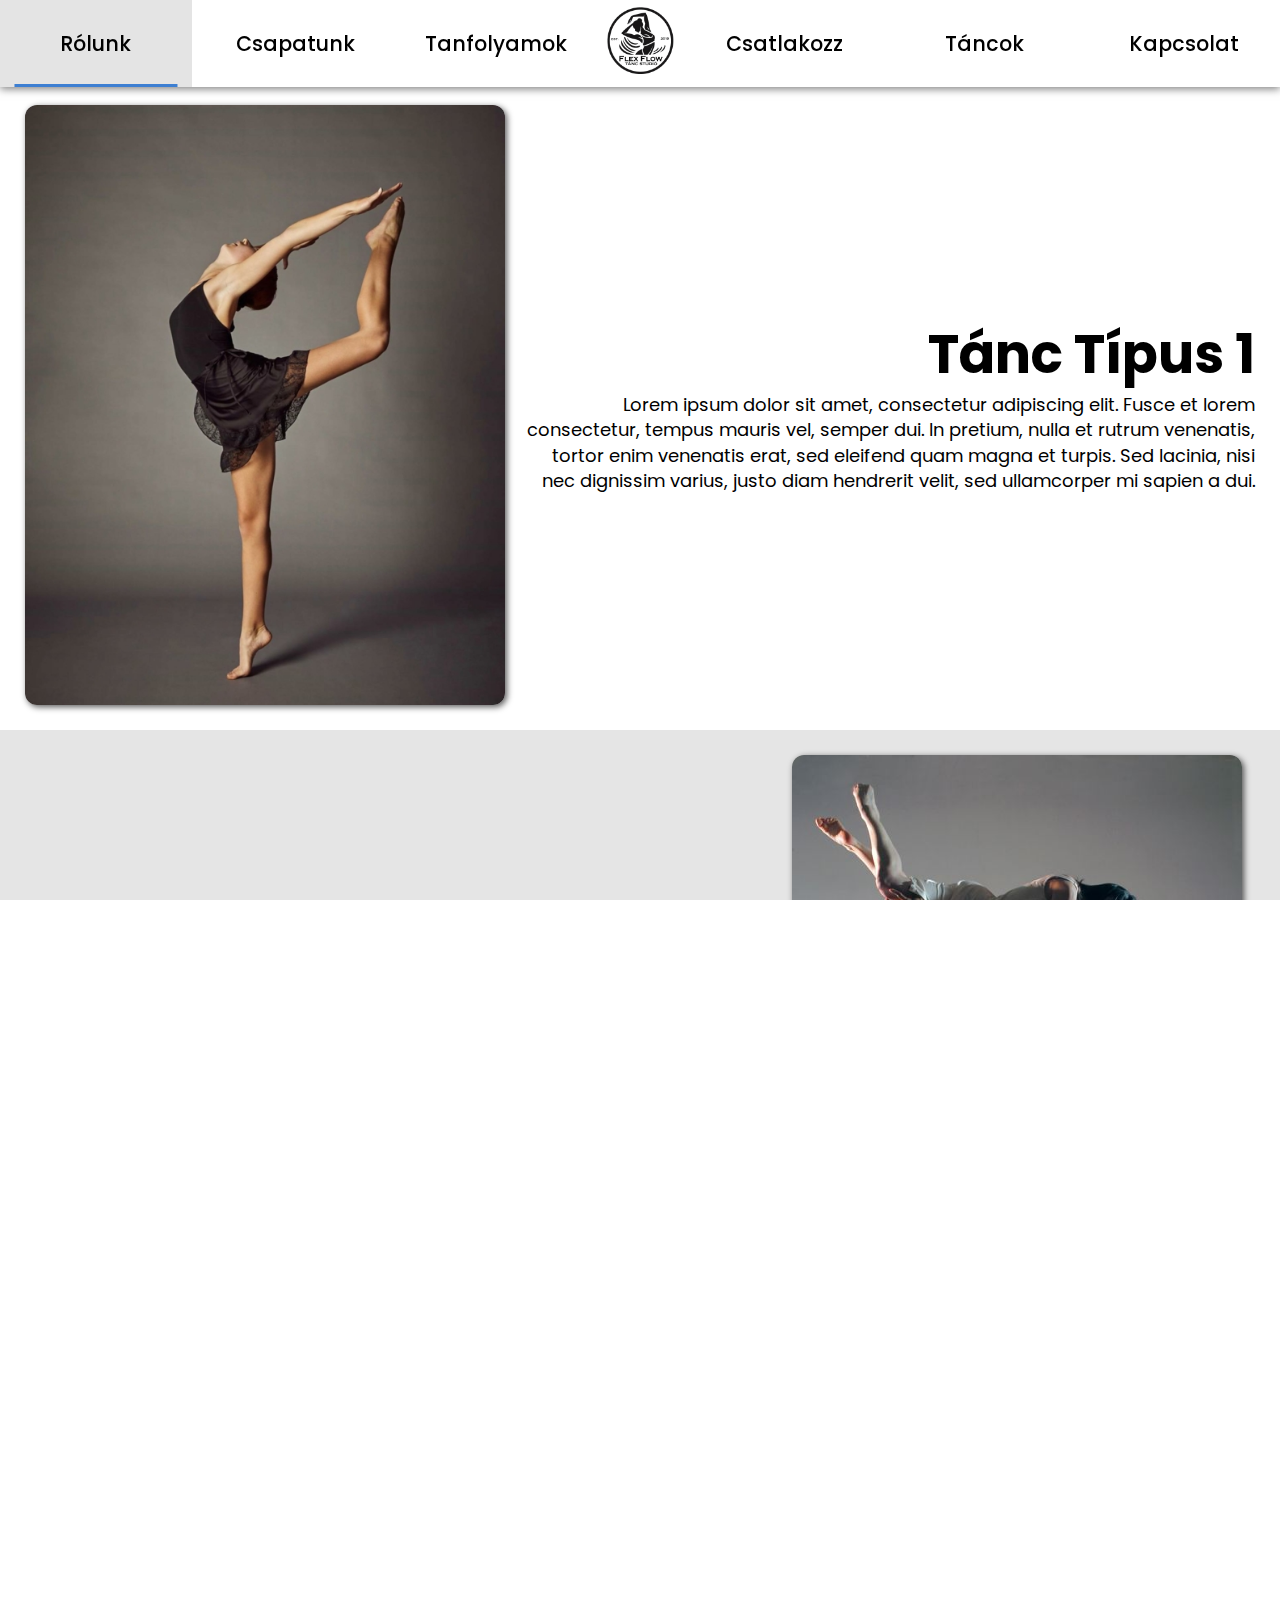
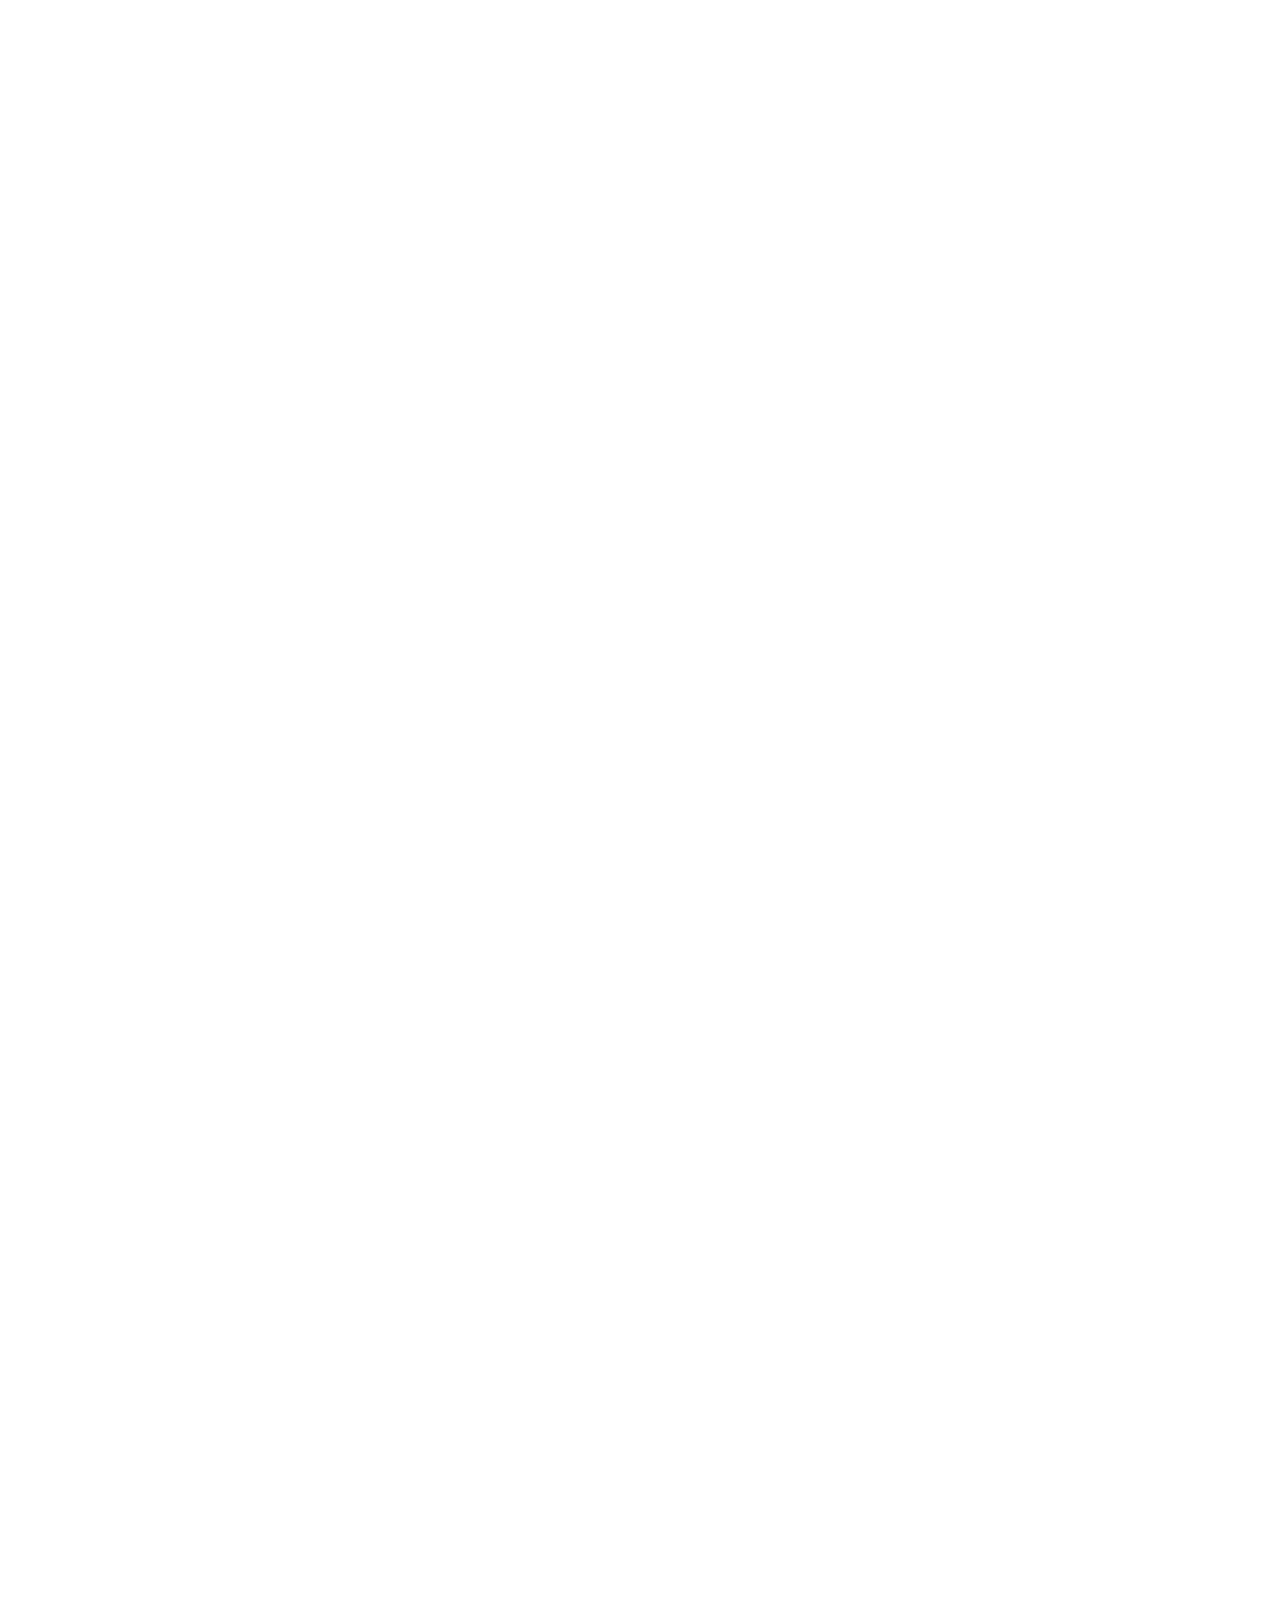
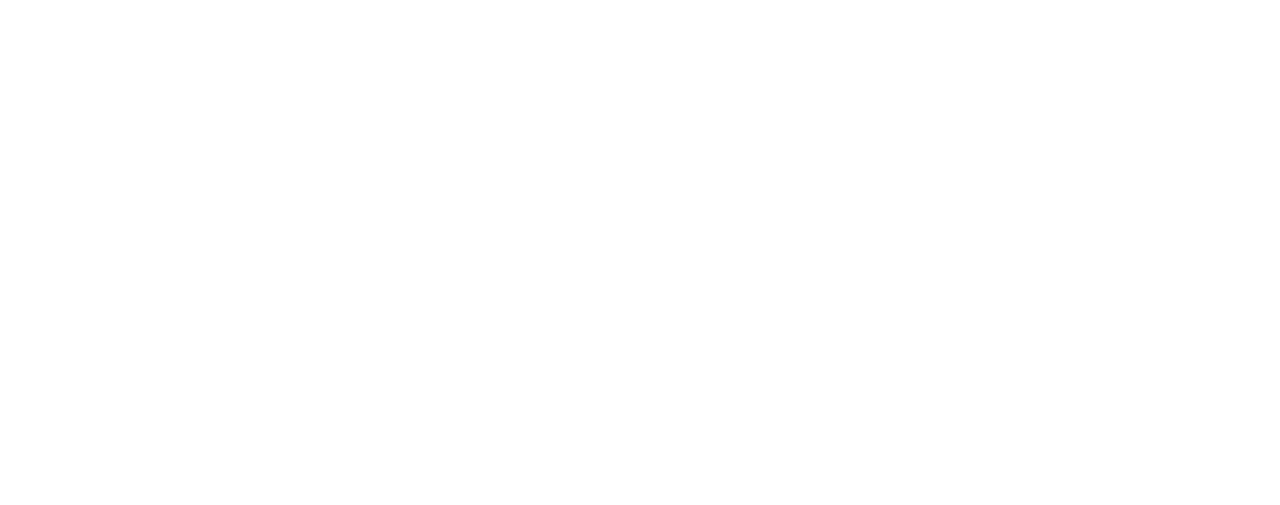
==== tancok.html @ 2c36f3f9 "[+] Táncok page" ====
<!DOCTYPE html>
<html lang="hu">
  <head>
    <meta charset="UTF-8" />
    <meta name="viewport" content="width=device-width, initial-scale=1.0" />
    <link rel="stylesheet" href="style/reset.css" />
    <link rel="stylesheet" href="style/main.css" />

    <link
      rel="stylesheet"
      href="https://cdn.jsdelivr.net/npm/bootstrap-icons@1.11.3/font/bootstrap-icons.min.css"
    />

    <link rel="icon" type="image/x-icon" href="img/flexflow-light.png" />

    <title>FlexFlow | Táncok</title>
  </head>
  <body>
    <head>
      <nav class="navbar" id="navbar" data-show="false">
        <div class="items start">
          <a
            onclick="toggleNavbar(false)"
            href="index.html#rolunk"
            class="btn nav-item"
          >
            <p>Rólunk</p>
          </a>
          <a
            onclick="toggleNavbar(false)"
            href="index.html#csapatunk"
            class="btn nav-item"
          >
            <p>Csapatunk</p>
          </a>
          <a
            onclick="toggleNavbar(false)"
            href="index.html#tanfolyamok"
            class="btn nav-item"
          >
            <p>Tanfolyamok</p>
          </a>
        </div>

        <div class="center">
          <button class="toggler" onclick="toggleNavbar()">
            <i class="bi bi-list"></i>
          </button>

          <div class="brand">
            <a onclick="toggleNavbar(false)" href="index.html">
              <img src="img/flexflow.jpg" alt="Brand" title="flexflow" />
            </a>
          </div>
        </div>

        <div class="items end">
          <a
            onclick="toggleNavbar(false)"
            href="index.html#csatlakozz"
            class="btn nav-item"
          >
            <p>Csatlakozz</p>
          </a>
          <a onclick="toggleNavbar(false)" class="btn nav-item">
            <p>Táncok</p>
          </a>
          <a
            onclick="toggleNavbar(false)"
            href="index.html#kapcsolat"
            class="btn nav-item"
          >
            <p>Kapcsolat</p>
          </a>
        </div>
      </nav>
    </head>

    <main>
      <section class="section" id="tancok">
        <div class="tanc">
          <div class="image">
            <img src="img/tancok/1.jpg" alt="Tánc" />
          </div>
          <div class="text">
            <h1>Tánc Típus 1</h1>
            <p>
              Lorem ipsum dolor sit amet, consectetur adipiscing elit. Fusce et
              lorem consectetur, tempus mauris vel, semper dui. In pretium,
              nulla et rutrum venenatis, tortor enim venenatis erat, sed
              eleifend quam magna et turpis. Sed lacinia, nisi nec dignissim
              varius, justo diam hendrerit velit, sed ullamcorper mi sapien a
              dui.
            </p>
          </div>
        </div>

        <div class="tanc">
          <div class="text">
            <h1>Tánc Típus 2</h1>
            <p>
              Lorem ipsum dolor sit amet, consectetur adipiscing elit. Fusce et
              lorem consectetur, tempus mauris vel, semper dui. In pretium,
              nulla et rutrum venenatis, tortor enim venenatis erat, sed
              eleifend quam magna et turpis. Sed lacinia, nisi nec dignissim
              varius, justo diam hendrerit velit, sed ullamcorper mi sapien a
              dui.
            </p>
          </div>
          <div class="image">
            <img src="img/tancok/2.jpg" alt="Tánc" />
          </div>
        </div>

        <div class="tanc">
          <div class="image">
            <img src="img/tancok/3.jpg" alt="Tánc" />
          </div>
          <div class="text">
            <h1>Tánc Típus 3</h1>
            <p>
              Lorem ipsum dolor sit amet, consectetur adipiscing elit. Fusce et
              lorem consectetur, tempus mauris vel, semper dui. In pretium,
              nulla et rutrum venenatis, tortor enim venenatis erat, sed
              eleifend quam magna et turpis. Sed lacinia, nisi nec dignissim
              varius, justo diam hendrerit velit, sed ullamcorper mi sapien a
              dui.
            </p>
          </div>
        </div>

        <div class="tanc">
          <div class="text">
            <h1>Tánc Típus 4</h1>
            <p>
              Lorem ipsum dolor sit amet, consectetur adipiscing elit. Fusce et
              lorem consectetur, tempus mauris vel, semper dui. In pretium,
              nulla et rutrum venenatis, tortor enim venenatis erat, sed
              eleifend quam magna et turpis. Sed lacinia, nisi nec dignissim
              varius, justo diam hendrerit velit, sed ullamcorper mi sapien a
              dui.
            </p>
          </div>
          <div class="image">
            <img src="img/tancok/4.jpg" alt="Tánc" />
          </div>
        </div>

        <div class="tanc">
          <div class="image">
            <img src="img/tancok/5.jpg" alt="Tánc" />
          </div>
          <div class="text">
            <h1>Tánc Típus 5</h1>
            <p>
              Lorem ipsum dolor sit amet, consectetur adipiscing elit. Fusce et
              lorem consectetur, tempus mauris vel, semper dui. In pretium,
              nulla et rutrum venenatis, tortor enim venenatis erat, sed
              eleifend quam magna et turpis. Sed lacinia, nisi nec dignissim
              varius, justo diam hendrerit velit, sed ullamcorper mi sapien a
              dui.
            </p>
          </div>
        </div>
      </section>
    </main>

    <footer>
      <div class="copyright">
        <h3>FlexFlow Táncstúdió Kecskemét</h3>
        <small>© 2024 FlexFlow Táncstúdió</small>
      </div>

      <img src="img/flexflow-light.png" alt="Logó" />
    </footer>

    <script src="index.js"></script>
  </body>
</html>
---- style/main.css ----
@import url("https://fonts.googleapis.com/css2?family=Poppins:ital,wght@0,100;0,200;0,300;0,400;0,500;0,600;0,700;0,800;0,900;1,100;1,200;1,300;1,400;1,500;1,600;1,700;1,800;1,900&display=swap");
:root {
  --color-text: #ffffff;
  --color-dark: #1b263b;
  --color-primary: #295180;
  --color-secondary: #abceff;
  --color-accent: #3d7fd2;
  --color-bg: #2b3547;
}

* {
  font-family: "Poppins", system-ui, -apple-system, BlinkMacSystemFont, "Segoe UI", Roboto, Oxygen, Ubuntu, Cantarell, "Open Sans", "Helvetica Neue", sans-serif;
  font-size: 18px;
  line-height: 1.4;
  transition: all 0.2s ease;
  user-select: none;
}

html,
body {
  width: 100vw;
  height: 100dvh;
  overflow-x: hidden;
  scroll-behavior: smooth;
}

h1 {
  font-size: 2.986rem;
}

h2 {
  font-size: 2.488rem;
}

h3 {
  font-size: 2.074rem;
}

h4 {
  font-size: 1.728rem;
}

h5 {
  font-size: 1.44rem;
}

h6 {
  font-size: 1.2rem;
}

p {
  font-size: 1rem;
}

small {
  font-size: 0.833rem;
}

/* Navbar */
.btn {
  cursor: pointer;
  position: relative;
  display: flex;
  justify-content: center;
  align-items: center;
  margin: auto auto;
  width: 100%;
  height: 100%;
}
.btn p {
  color: #000;
  font-weight: 500;
  font-size: 1.15rem;
  width: fit-content;
}
.btn:hover {
  background: rgba(197, 197, 197, 0.4588235294);
}
.btn::after {
  display: none;
  content: "";
  position: absolute;
  bottom: 0;
  left: 50%;
  transform: translateX(-50%);
  width: 85%;
  height: 3px;
  background: var(--color-accent);
}
.btn:hover::after, .btn.active::after {
  display: block;
}

.navbar {
  z-index: 10;
  width: 100%;
  background: #fff;
  height: fit-content;
  position: fixed;
  box-shadow: 0 2px 8px 0 rgba(0, 0, 0, 0.5);
  display: grid;
  grid-template-columns: 1fr min-content 1fr;
}
.navbar .toggler {
  display: none;
}
.navbar .center {
  display: flex;
  justify-content: center;
}
.navbar .center .brand {
  margin: auto auto;
  padding: 0 8px;
}
.navbar .center .brand img {
  max-height: 4.5rem;
  cursor: pointer;
}
.navbar .center .brand:hover {
  background: rgba(197, 197, 197, 0.4588235294);
}
.navbar .items {
  display: flex;
  column-gap: 8px;
  height: 100%;
}

@media screen and (max-width: 950px) {
  .landing .title {
    width: 100% !important;
  }
  .navbar {
    grid-template-columns: repeat(3, 1fr);
  }
  .navbar .center {
    grid-column-start: 2;
  }
  .navbar .center .brand {
    margin: 0;
  }
  .navbar .center .toggler {
    grid-column-start: 2;
    display: block;
    margin: 0;
  }
  .navbar .center .toggler .bi {
    font-size: 45px;
  }
  .navbar .items {
    height: fit-content;
  }
  .navbar .items .btn {
    width: fit-content;
    padding: 5px 12px;
    margin-bottom: 5px;
  }
  .navbar .items .btn p {
    font-size: 1.4rem;
  }
  .navbar .items .btn:hover::after, .navbar .items .btn.active::after {
    display: none;
  }
  .navbar[data-show=false] .items {
    display: none;
  }
  .navbar[data-show=true] {
    grid-template-columns: 1fr;
  }
  .navbar[data-show=true] .center {
    grid-column-start: 1;
  }
  .navbar[data-show=true] .items {
    display: block;
  }
}
.landing {
  width: 100vw;
  height: 100dvh;
  background-image: url("../img/landing.jpg");
  background-position: center;
  background-repeat: no-repeat;
  background-size: cover;
  display: flex;
  align-items: center;
  justify-content: center;
}
.landing .title {
  position: relative;
  background: rgba(0, 0, 0, 0.5);
  width: fit-content;
  text-align: center;
  padding: 15px;
  color: #fff;
}

.section {
  width: clamp(280px, 100vw, 1700px);
  margin: 30px auto;
}
.section > h1 {
  background-color: rgba(0, 0, 0, 0.75);
  color: white;
  padding: 12px;
  margin: 0 auto;
  margin-bottom: 15px;
  width: fit-content;
  text-align: center;
}
.section > p {
  text-align: justify;
  max-width: clamp(280px, 95%, 1000px);
  margin: 0 auto;
  padding: 14px;
  background: rgba(0, 0, 0, 0.1);
  box-shadow: 1px 2px 5px 0 rgba(0, 0, 0, 0.25);
}

.section#csapatunk {
  background-color: rgba(0, 0, 0, 0.062745098);
  width: 100%;
  padding: 50px 0;
}
.section#csapatunk .cards {
  display: flex;
  justify-content: center;
  flex-wrap: wrap;
  gap: 18px 12px;
  width: clamp(265px, 95vw, 1700px);
  margin: 0 auto;
}
.section#csapatunk .cards .card {
  width: fit-content;
  height: fit-content;
  max-width: 500px;
  margin: auto auto;
}
.section#csapatunk .cards .card img {
  display: block;
  border-radius: 30px;
  max-height: 300px;
  margin: 0 auto 5px auto;
  box-shadow: 1px 2px 5px 0 rgba(0, 0, 0, 0.25);
}
.section#csapatunk .cards .card h3,
.section#csapatunk .cards .card p {
  text-align: center;
}

.section#tanfolyamok .cards {
  display: flex;
  justify-content: center;
  flex-wrap: wrap;
  gap: 18px 12px;
  width: clamp(265px, 95vw, 1700px);
  margin: 0 auto;
}
.section#tanfolyamok .cards .card {
  width: fit-content;
  height: fit-content;
  border-radius: 30px;
  max-width: clamp(275px, 100vw, 500px);
  background: rgba(0, 0, 0, 0.15);
  padding: 15px;
  margin: auto auto;
  box-shadow: 2px 2px 8px 0 rgba(0, 0, 0, 0.35);
}
.section#tanfolyamok .cards .card img {
  display: block;
  border-radius: 15px;
  max-height: 450px;
  max-width: 90vw;
  margin: 0 auto 5px auto;
}
.section#tanfolyamok .cards .card h3,
.section#tanfolyamok .cards .card p {
  text-align: center;
}

@media screen and (max-width: 500px) {
  .section#tanfolyamok .cards {
    width: 100%;
  }
  .section#tanfolyamok .cards .card {
    width: 100%;
    border-radius: 0;
  }
}
footer {
  background-color: rgb(40, 40, 40);
  color: #fff;
  display: flex;
  justify-content: center;
  flex-wrap: wrap-reverse;
  gap: 8px;
}
footer .copyright {
  width: fit-content;
  max-width: 90%;
  margin: auto auto;
  padding: 0 12px;
}
footer img {
  max-height: 350px;
  margin: auto auto;
}

@media screen and (max-width: 1300px) {
  footer {
    padding-bottom: 25px;
  }
  footer .copyright {
    text-align: center;
  }
}
.section#csatlakozz {
  background-color: rgba(0, 0, 0, 0.062745098);
  width: 100%;
  padding: 50px 0;
}
.section#csatlakozz .form {
  width: clamp(275px, 100vw, 500px);
  margin: auto auto;
  background: rgba(0, 0, 0, 0.05);
  box-shadow: 1px 2px 5px 0 rgba(0, 0, 0, 0.25);
  border-radius: 24px;
}
.section#csatlakozz .form form {
  padding: 12px;
  margin: auto 0;
}
.section#csatlakozz .form form input {
  width: 100%;
  border-radius: 12px;
  display: block;
  background: #fff;
  padding: 8px;
  margin-bottom: 4px;
}
.section#csatlakozz .form form input:nth-last-child(2) {
  margin-bottom: 8px;
}
.section#csatlakozz .form form input[type=submit] {
  cursor: pointer;
}
.section#csatlakozz .form form input[type=submit]:hover {
  background: rgba(255, 255, 255, 0.5019607843);
}
.section#csatlakozz .form form p {
  margin-top: 8px;
  text-align: center;
}

.section#kapcsolat .form {
  width: clamp(275px, 100vw, 600px);
  margin: auto auto;
  background: rgba(0, 0, 0, 0.1);
  box-shadow: 1px 2px 5px 0 rgba(0, 0, 0, 0.25);
  border-radius: 24px;
}
.section#kapcsolat .form form {
  padding: 12px;
  margin: auto 0;
}
.section#kapcsolat .form form input,
.section#kapcsolat .form form textarea {
  width: 100%;
  border-radius: 12px;
  display: block;
  background: #fff;
  padding: 8px;
  margin-bottom: 4px;
}
.section#kapcsolat .form form input[type=submit],
.section#kapcsolat .form form textarea[type=submit] {
  cursor: pointer;
}
.section#kapcsolat .form form input[type=submit]:hover,
.section#kapcsolat .form form textarea[type=submit]:hover {
  background: rgba(255, 255, 255, 0.5019607843);
}
.section#kapcsolat .form form textarea {
  resize: vertical;
  margin-bottom: 8px;
}
.section#kapcsolat .form form p {
  margin-top: 8px;
  text-align: center;
}

.section#tancok {
  margin: 80px auto 0 auto;
  width: 100%;
  height: fit-content;
}
.section#tancok .tanc {
  padding: 25px;
  display: flex;
  justify-content: center;
  gap: 0 15px;
}
.section#tancok .tanc .text {
  text-align: right;
  margin: auto 0;
  max-width: 60%;
}
.section#tancok .tanc .text h1 {
  color: #000;
}
.section#tancok .tanc .image {
  width: fit-content;
  display: flex;
  justify-content: center;
}
.section#tancok .tanc .image img {
  max-height: 600px;
  border-radius: 12px;
  box-shadow: 2px 2px 6px 0px rgba(0, 0, 0, 0.65);
}
.section#tancok .tanc:nth-child(even) {
  background: rgba(0, 0, 0, 0.1);
}
.section#tancok .tanc:nth-child(even) .text {
  text-align: left;
}

@media screen and (max-width: 1200px) {
  .section#tancok .tanc {
    width: 100%;
    flex-wrap: wrap;
    padding: 25px 0;
  }
  .section#tancok .tanc:nth-child(even) {
    flex-wrap: wrap-reverse;
  }
  .section#tancok .tanc:nth-child(even) .text {
    text-align: center;
    margin-bottom: 0;
  }
  .section#tancok .tanc .text {
    max-width: clamp(275px, 95%, 900px);
    text-align: center;
    margin-top: 10px;
  }
  .section#tancok .tanc .image img {
    max-height: 450px;
  }
}

/*# sourceMappingURL=main.css.map */
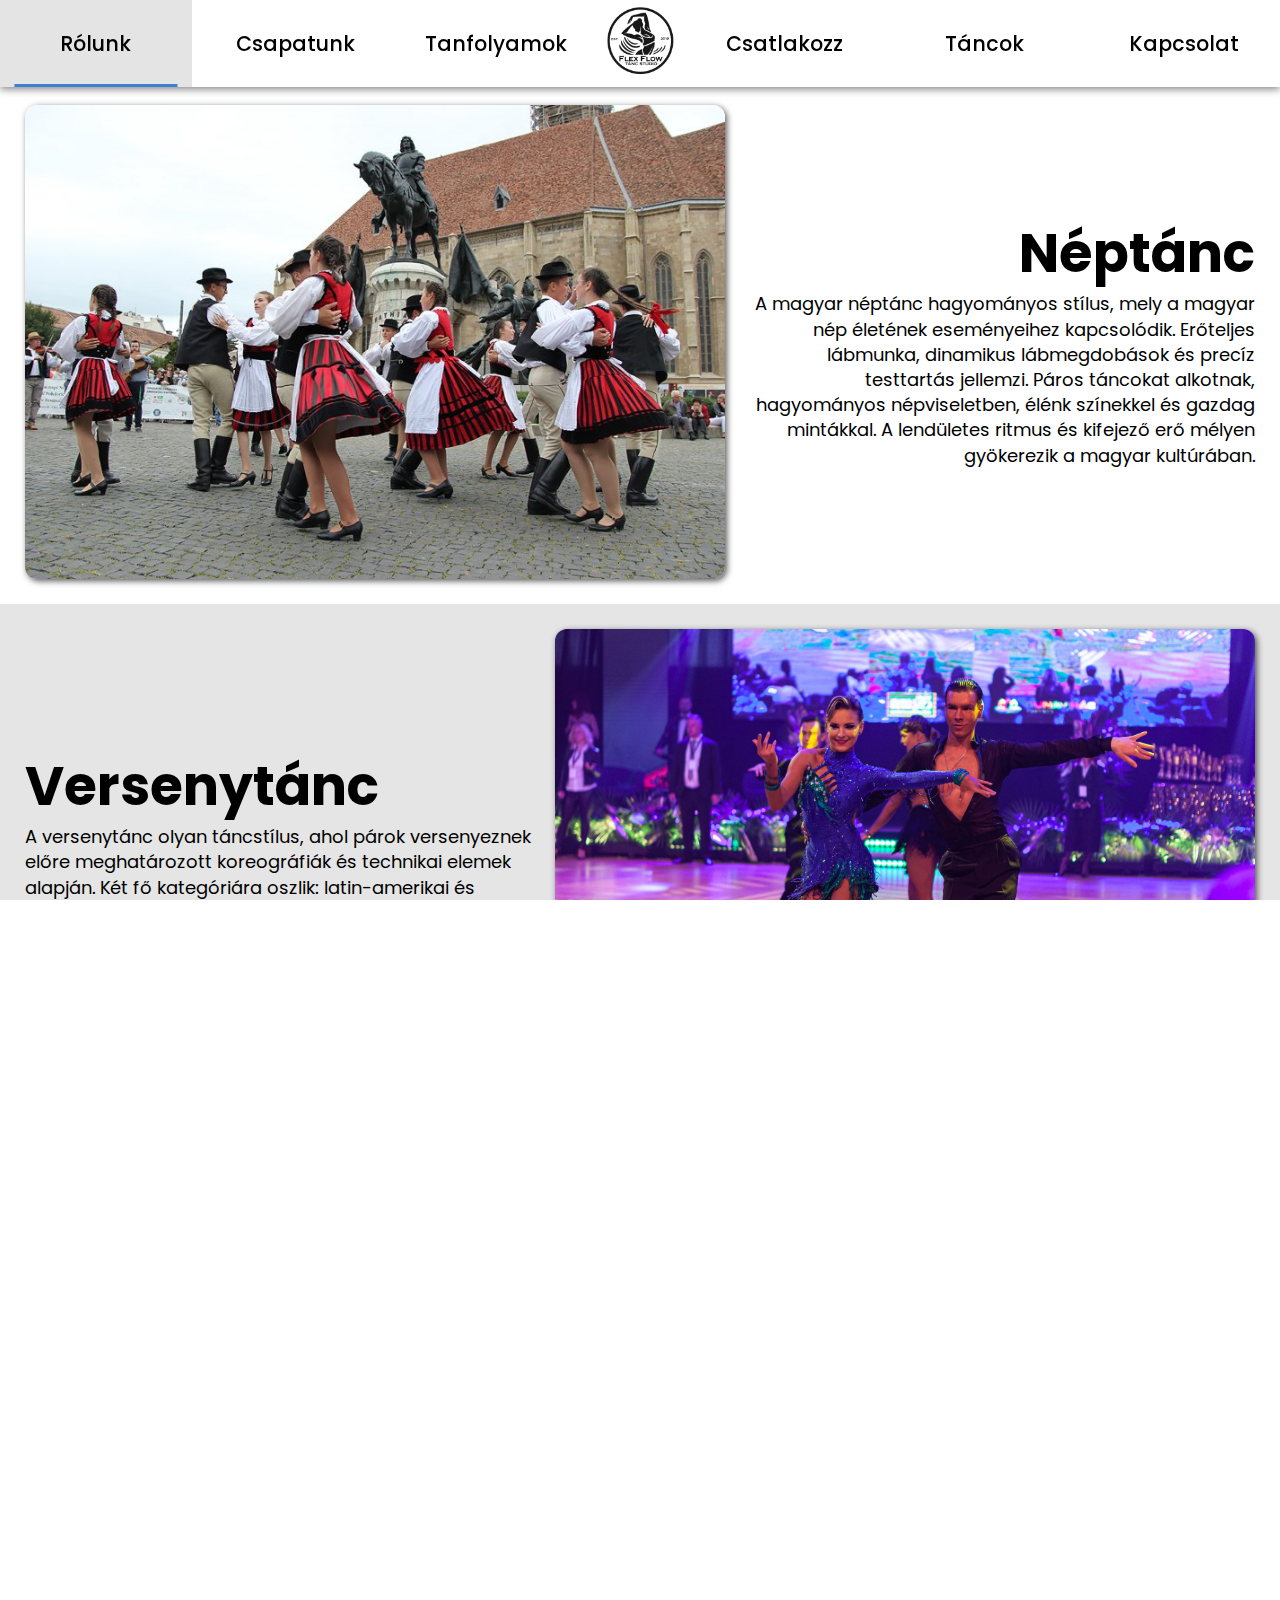
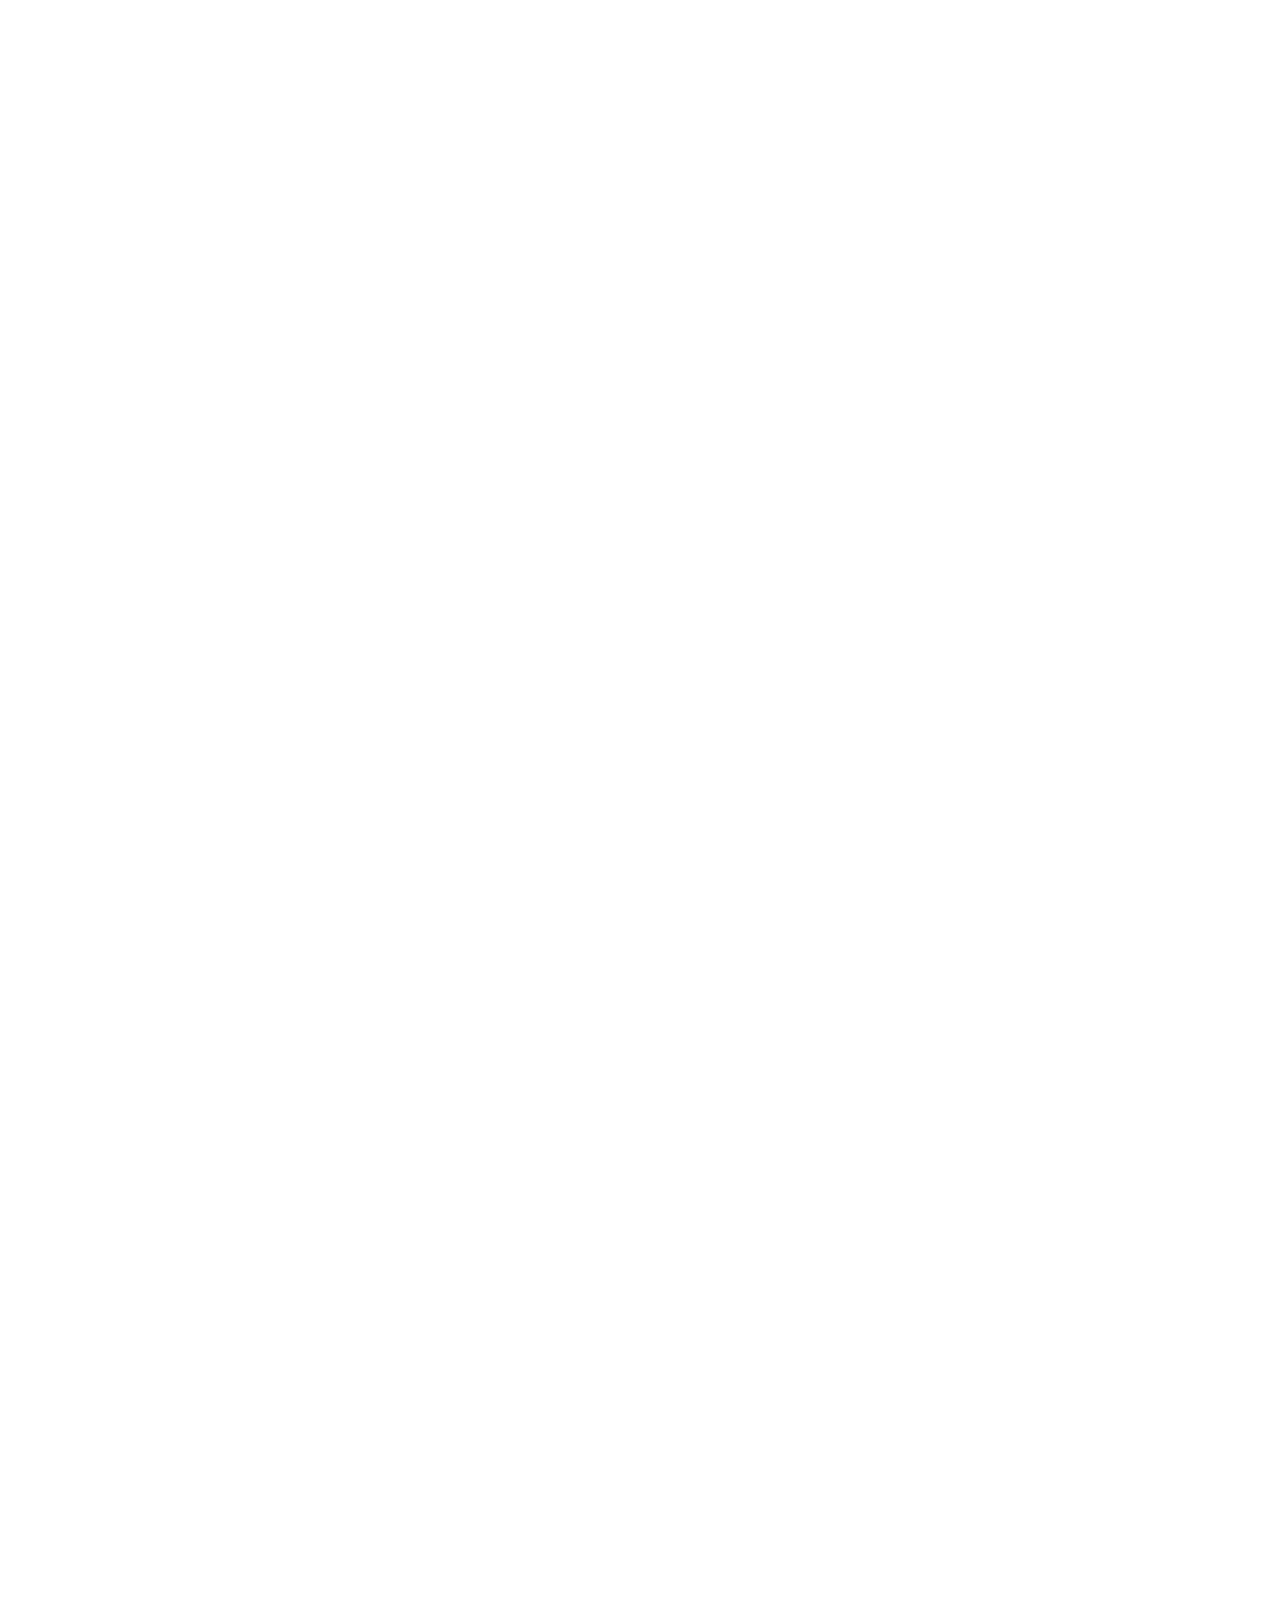
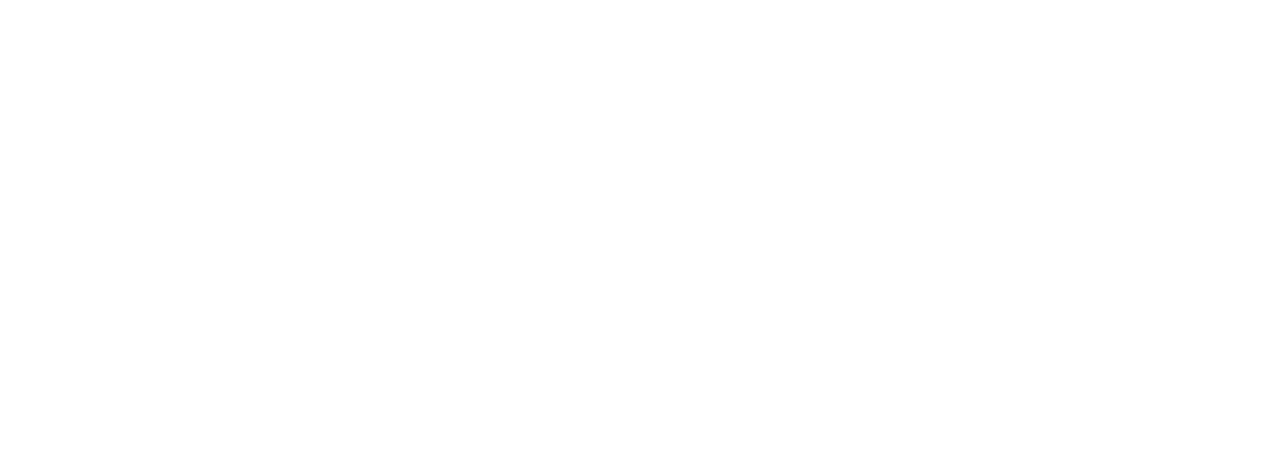
==== commit c2d97af7: "Táncok" ====
--- a/tancok.html
+++ b/tancok.html
@@ -78,88 +78,105 @@
 
     <main>
       <section class="section" id="tancok">
-        <div class="tanc">
+        <div class="tanc" id="neptanc">
           <div class="image">
-            <img src="img/tancok/1.jpg" alt="Tánc" />
+            <img src="img/tancok/neptanc.jpg" alt="Néptánc" />
           </div>
           <div class="text">
-            <h1>Tánc Típus 1</h1>
+            <h1>Néptánc</h1>
             <p>
-              Lorem ipsum dolor sit amet, consectetur adipiscing elit. Fusce et
-              lorem consectetur, tempus mauris vel, semper dui. In pretium,
-              nulla et rutrum venenatis, tortor enim venenatis erat, sed
-              eleifend quam magna et turpis. Sed lacinia, nisi nec dignissim
-              varius, justo diam hendrerit velit, sed ullamcorper mi sapien a
-              dui.
+              A magyar néptánc hagyományos stílus, mely a magyar nép életének
+              eseményeihez kapcsolódik. Erőteljes lábmunka, dinamikus
+              lábmegdobások és precíz testtartás jellemzi. Páros táncokat
+              alkotnak, hagyományos népviseletben, élénk színekkel és gazdag
+              mintákkal. A lendületes ritmus és kifejező erő mélyen gyökerezik a
+              magyar kultúrában.
             </p>
           </div>
         </div>
 
-        <div class="tanc">
+        <div class="tanc" id="versenytanc">
           <div class="text">
-            <h1>Tánc Típus 2</h1>
+            <h1>Versenytánc</h1>
             <p>
-              Lorem ipsum dolor sit amet, consectetur adipiscing elit. Fusce et
-              lorem consectetur, tempus mauris vel, semper dui. In pretium,
-              nulla et rutrum venenatis, tortor enim venenatis erat, sed
-              eleifend quam magna et turpis. Sed lacinia, nisi nec dignissim
-              varius, justo diam hendrerit velit, sed ullamcorper mi sapien a
-              dui.
+              A versenytánc olyan táncstílus, ahol párok versenyeznek előre
+              meghatározott koreográfiák és technikai elemek alapján. Két fő
+              kategóriára oszlik: latin-amerikai és standard táncokra. A
+              versenytánc kiemelkedő technikát és precizitást igényel, és
+              lehetőséget nyújt az egyéni fejlődésre és társadalmi kapcsolatok
+              építésére.
             </p>
           </div>
           <div class="image">
-            <img src="img/tancok/2.jpg" alt="Tánc" />
+            <img src="img/tancok/versenytanc.jpg" alt="Versenytánc" />
           </div>
         </div>
 
-        <div class="tanc">
+        <div class="tanc" id="salsa">
           <div class="image">
-            <img src="img/tancok/3.jpg" alt="Tánc" />
+            <img src="img/tancok/salsa.jpg" alt="Salsa" />
           </div>
           <div class="text">
-            <h1>Tánc Típus 3</h1>
+            <h1>Salsa</h1>
             <p>
-              Lorem ipsum dolor sit amet, consectetur adipiscing elit. Fusce et
-              lorem consectetur, tempus mauris vel, semper dui. In pretium,
-              nulla et rutrum venenatis, tortor enim venenatis erat, sed
-              eleifend quam magna et turpis. Sed lacinia, nisi nec dignissim
-              varius, justo diam hendrerit velit, sed ullamcorper mi sapien a
-              dui.
+              A salsa egy latin-amerikai eredetű táncstílus, mely dinamikus és
+              érzéki mozgásokra épül. Páros tánc, melyben gyors lábmunka,
+              izolációs mozgások és forgások jellemzőek. A salsa zene kongói
+              ritmusokra és trópusi hangszerekre épül. Improvizáció és
+              partnerkapcsolat kiemelt szerepet kap a táncban. Salsa klubok és
+              tánciskolák világszerte népszerűek.
             </p>
           </div>
         </div>
 
-        <div class="tanc">
+        <div class="tanc" id="keringo">
           <div class="text">
-            <h1>Tánc Típus 4</h1>
+            <h1>Keringő</h1>
             <p>
-              Lorem ipsum dolor sit amet, consectetur adipiscing elit. Fusce et
-              lorem consectetur, tempus mauris vel, semper dui. In pretium,
-              nulla et rutrum venenatis, tortor enim venenatis erat, sed
-              eleifend quam magna et turpis. Sed lacinia, nisi nec dignissim
-              varius, justo diam hendrerit velit, sed ullamcorper mi sapien a
-              dui.
+              A keringő egy romantikus tánc, melyet párosban táncolnak. Jellemző
+              rá a folyékony és lebegő mozgás, melynek során a táncosok
+              elegánsan körbefordulnak a parketten. A keringő mozgásai áramlóak
+              és könnyedek, a lépések elegánsan követik egymást. A táncot
+              általában klasszikus zenére táncolják, mint például a Johann
+              Strauss művei. A keringő kifejezi a romantikát és a gráciát, és
+              gyakran szerepel esküvőkön és más ünnepi alkalmakkor.
             </p>
           </div>
           <div class="image">
-            <img src="img/tancok/4.jpg" alt="Tánc" />
+            <img src="img/tancok/keringo.jpg" alt="Keringő" />
           </div>
         </div>
 
-        <div class="tanc">
+        <div class="tanc" id="tango">
           <div class="image">
-            <img src="img/tancok/5.jpg" alt="Tánc" />
+            <img src="img/tancok/tango.webp" alt="Tangó" />
           </div>
           <div class="text">
-            <h1>Tánc Típus 5</h1>
+            <h1>Tangó</h1>
             <p>
-              Lorem ipsum dolor sit amet, consectetur adipiscing elit. Fusce et
-              lorem consectetur, tempus mauris vel, semper dui. In pretium,
-              nulla et rutrum venenatis, tortor enim venenatis erat, sed
-              eleifend quam magna et turpis. Sed lacinia, nisi nec dignissim
-              varius, justo diam hendrerit velit, sed ullamcorper mi sapien a
-              dui.
+              A tangó Argentínából származik, szenvedélyes táncstílus, mely az
+              érzelmek kifinomult kifejezésére és az intenzív kapcsolat
+              megjelenítésére összpontosít. A dinamikus lábmozgások és az
+              intenzív testközelség jellemzi. A tangó zenéje általában a
+              bandoneón, a hegedű és a zongora hangjával párosul, mélyen
+              meghatározva a tánc hangulatát és lendületét.
             </p>
+          </div>
+        </div>
+
+        <div class="tanc" id="breaktanc">
+          <div class="text">
+            <h1>Breaktánc</h1>
+            <p>
+              A break tánc, más néven b-boying, dinamikus utcai táncstílus, mely
+              gyakran hip-hop zenére táncolják. Jellemző rá a földön végzett
+              akrobatikus mozdulatok, mint a fejállások és a lábtrükkök.
+              Improvizációra és kreativitásra épül, és fontos szerepet játszik
+              az utcai kultúrában és a hip-hop közösségekben.
+            </p>
+          </div>
+          <div class="image">
+            <img src="img/tancok/breaktanc.jpg" alt="Breaktánc" />
           </div>
         </div>
       </section>
--- a/style/main.css
+++ b/style/main.css
@@ -412,6 +412,7 @@
   justify-content: center;
 }
 .section#tancok .tanc .image img {
+  max-width: clamp(260px, 95vw, 700px);
   max-height: 600px;
   border-radius: 12px;
   box-shadow: 2px 2px 6px 0px rgba(0, 0, 0, 0.65);
@@ -436,11 +437,17 @@
     text-align: center;
     margin-bottom: 0;
   }
+  .section#tancok .tanc:nth-child(even) .text h1 {
+    font-size: 2.5rem;
+  }
   .section#tancok .tanc .text {
     max-width: clamp(275px, 95%, 900px);
     text-align: center;
     margin-top: 10px;
   }
+  .section#tancok .tanc .text h1 {
+    font-size: 2.5rem;
+  }
   .section#tancok .tanc .image img {
     max-height: 450px;
   }
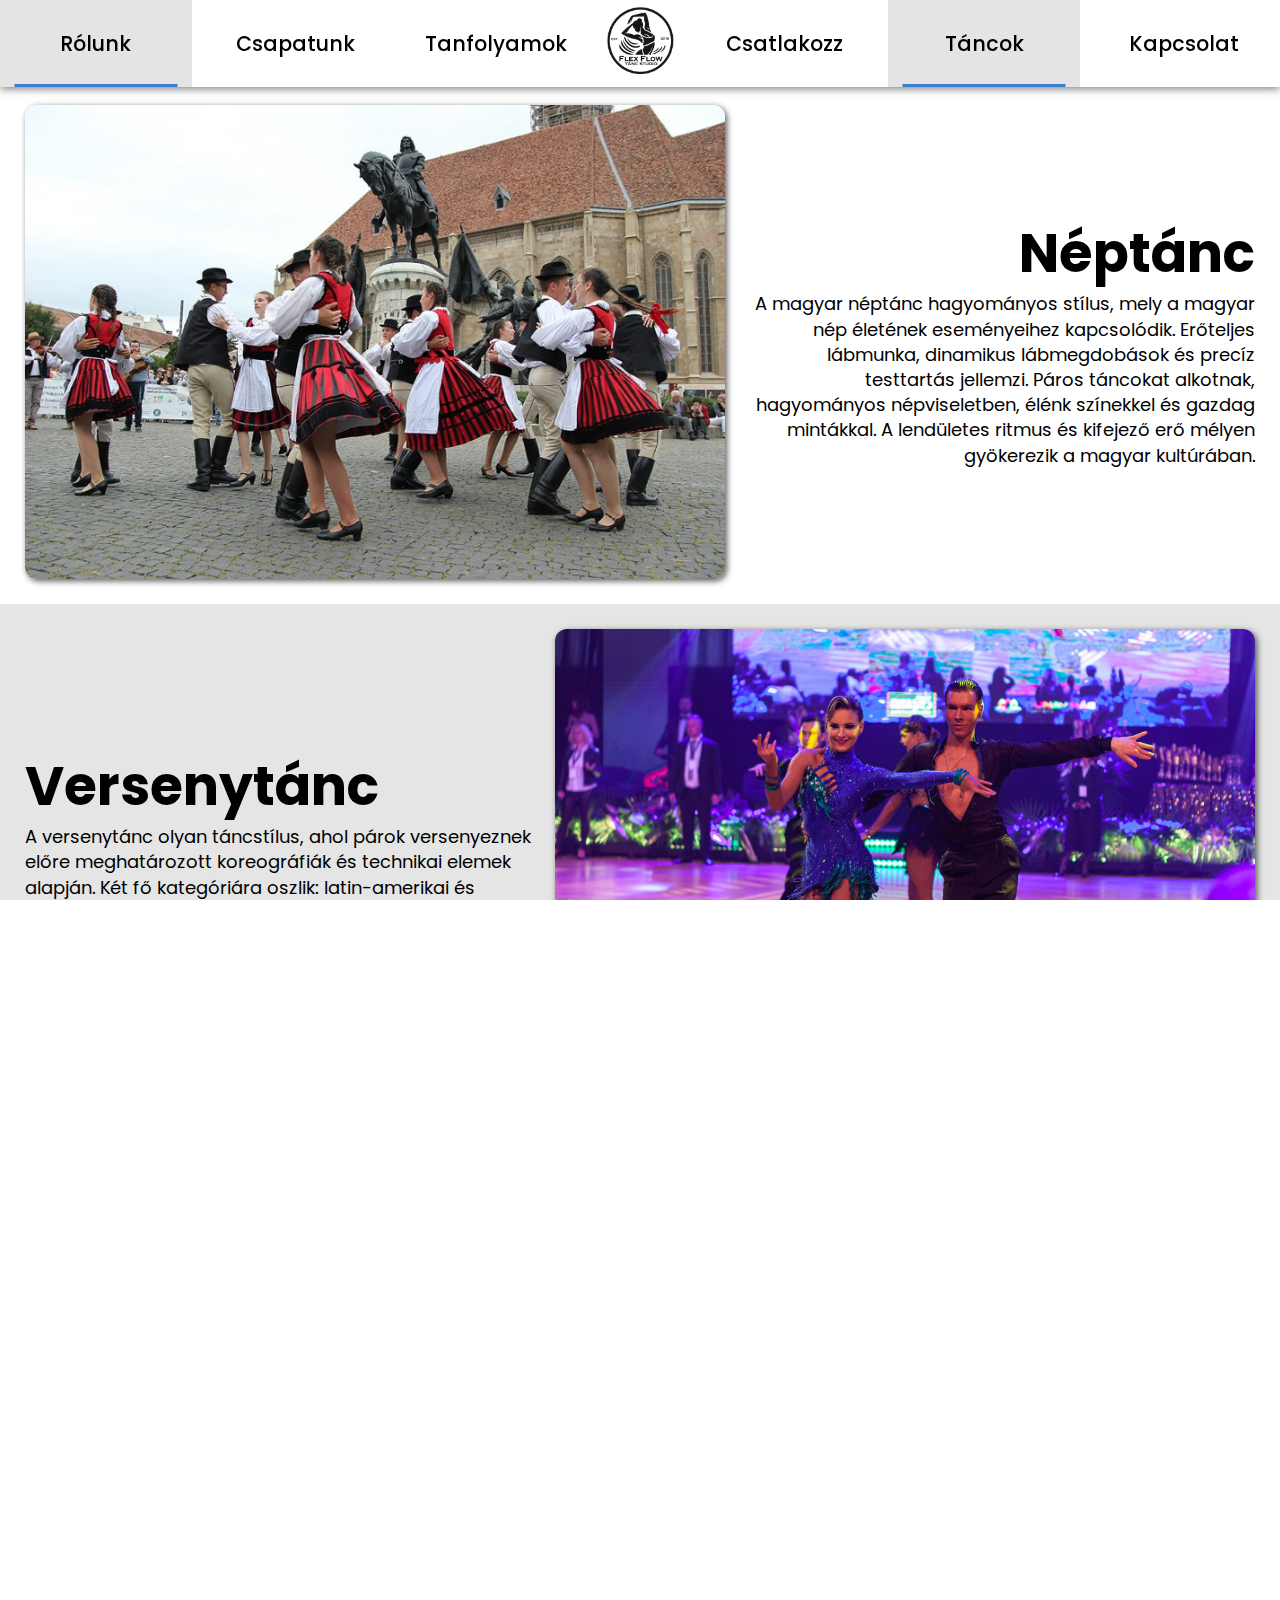
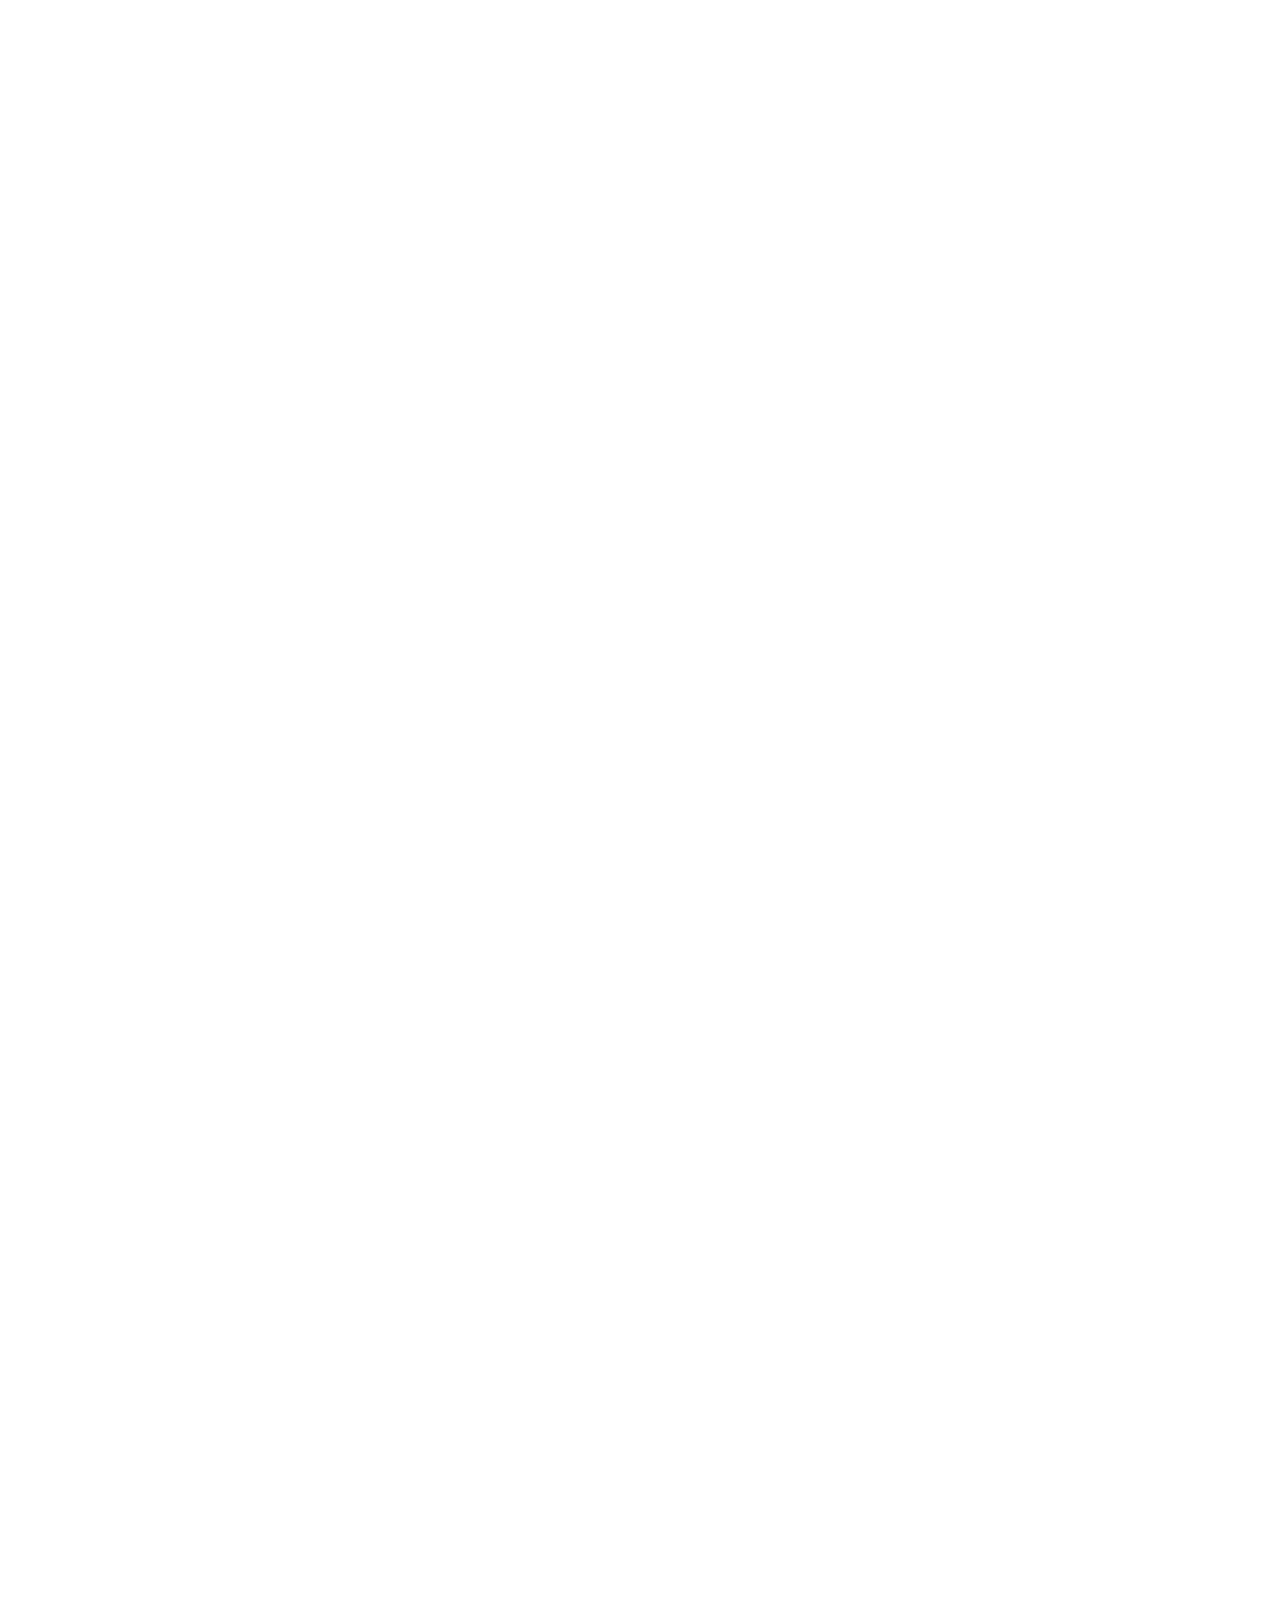
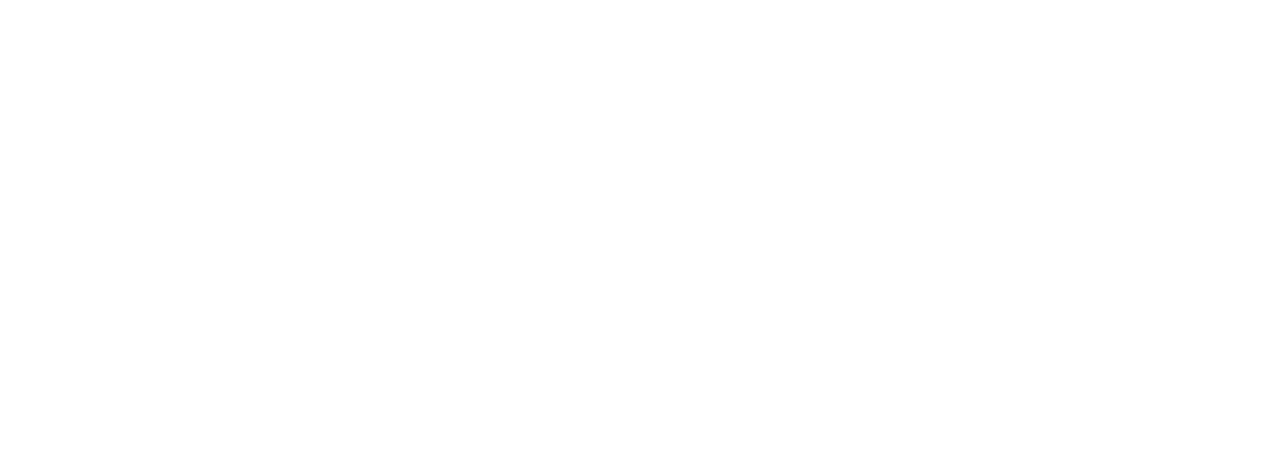
==== commit a1f18e8a: "Modified styles" ====
--- a/tancok.html
+++ b/tancok.html
@@ -19,24 +19,20 @@
     <head>
       <nav class="navbar" id="navbar" data-show="false">
         <div class="items start">
-          <a
-            onclick="toggleNavbar(false)"
-            href="index.html#rolunk"
-            class="btn nav-item"
-          >
+          <a onclick="toggleNavbar(false)" href="index.html#rolunk" class="btn">
             <p>Rólunk</p>
           </a>
           <a
             onclick="toggleNavbar(false)"
             href="index.html#csapatunk"
-            class="btn nav-item"
+            class="btn"
           >
             <p>Csapatunk</p>
           </a>
           <a
             onclick="toggleNavbar(false)"
             href="index.html#tanfolyamok"
-            class="btn nav-item"
+            class="btn"
           >
             <p>Tanfolyamok</p>
           </a>
@@ -58,17 +54,17 @@
           <a
             onclick="toggleNavbar(false)"
             href="index.html#csatlakozz"
-            class="btn nav-item"
+            class="btn"
           >
             <p>Csatlakozz</p>
           </a>
-          <a onclick="toggleNavbar(false)" class="btn nav-item">
+          <a onclick="toggleNavbar(false)" class="btn active">
             <p>Táncok</p>
           </a>
           <a
             onclick="toggleNavbar(false)"
             href="index.html#kapcsolat"
-            class="btn nav-item"
+            class="btn"
           >
             <p>Kapcsolat</p>
           </a>
--- a/style/main.css
+++ b/style/main.css
@@ -72,9 +72,6 @@
   font-weight: 500;
   font-size: 1.15rem;
   width: fit-content;
-}
-.btn:hover {
-  background: rgba(197, 197, 197, 0.4588235294);
 }
 .btn::after {
   display: none;
@@ -87,6 +84,9 @@
   height: 3px;
   background: var(--color-accent);
 }
+.btn:hover, .btn.active {
+  background: rgba(197, 197, 197, 0.4588235294);
+}
 .btn:hover::after, .btn.active::after {
   display: block;
 }
